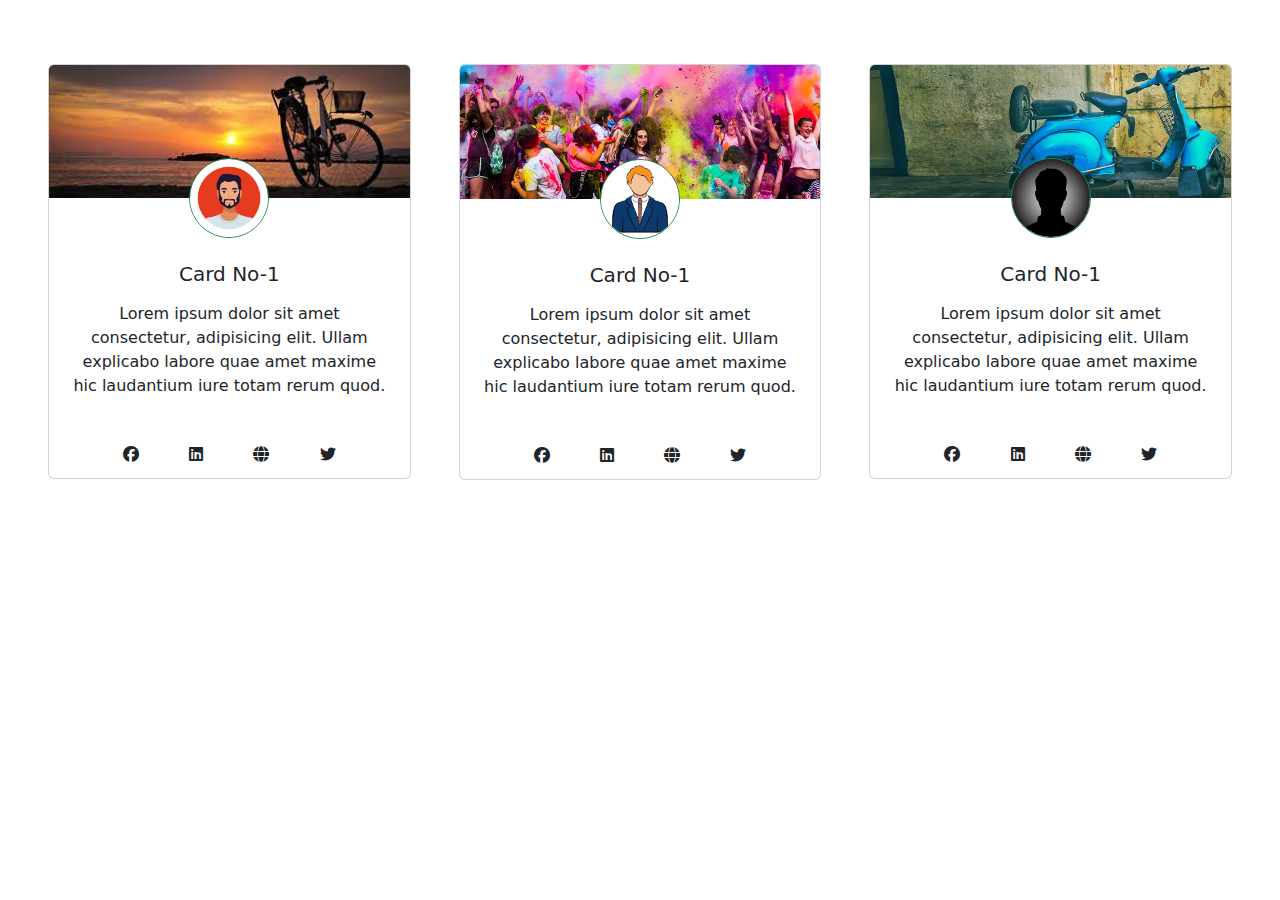
==== topics/card.html @ 68df7a1f "card added" ====
<!DOCTYPE html>
<html lang="en">
<head>
    <meta charset="UTF-8">
    <meta http-equiv="X-UA-Compatible" content="IE=edge">
    <meta name="viewport" content="width=device-width, initial-scale=1.0">
    <link rel="stylesheet" href="../styles/bootstrap.min.css">
    <link rel="stylesheet" href="../styles/style.css">
    <link rel="stylesheet" href="https://cdnjs.cloudflare.com/ajax/libs/font-awesome/6.2.0/css/all.min.css">
    <title>Profile Card Design</title>
</head>
<body>
    <!-- main.container-fluid.row.row-cols-1.row-cols-md-2.row-cols-lg-3.gx-5.gy-3.mx-auto.my-5>col.text-center>.card.shadow-1g>position-relative>img[src="../img/1.jpg"].card-img-top+img[src="../img/6.jpg"].position-absolute.z-index-1.top-100.start-50.border.border-success.rounded-circle.bg-secondary.px-4^.card-body.mt-5.mx-3>h5{Card No-$}.card-title+p.card-text.my-3>lorem20^.d-flex.justify-content-evenly.mx-3[<i class="fa-brands fa-facebook"></i> <i class="fa-brands fa-linkedin"></i> <i class="fa-solid fa-globe"></i><i class="fa-brands fa-twitter"></i>] -->
    
    <main class="container-fluid row row-cols-1 row-cols-md-2 row-cols-lg-3 gx-5 gy-3 mx-auto my-5">
        <div class="col text-center">
            <div class="card shadow-1g">
                <div class="position-relative">
                    <img src="../img/1.jpg" alt="" class="card-img-top">
                    <img src="../img/6.jpg" alt="" height="80px" width="80" class="z-index-1 position-absolute start-50 top-100 translate-middle border border-success rounded-circle bg-secondary">
                </div>
                <div class="card-body mx-2 mt-5">
                    <h5 class="card-title">Card No-1</h5>
                    <p class="card-text my-3">Lorem ipsum dolor sit amet consectetur, adipisicing elit. Ullam explicabo labore quae amet maxime hic laudantium iure totam rerum quod.</p>
                    <div class="icons icons d-flex justify-content-evenly mx-aut0 mt-5">
                        <i class="fa-brands fa-facebook"></i>
                        <i class="fa-brands fa-linkedin"></i>
                        <i class="fa-solid fa-globe"></i>
                        <i class="fa-brands fa-twitter"></i>
                    </div>
                </div>
            </div>

        </div>
        <div class="col text-center">
            <div class="card shadow-1g">
                <div class="position-relative">
                    <img src="../img/3.jpg" alt="" class="card-img-top">
                    <img src="../img/7.jpg" alt="" height="80px" width="80" class="z-index-1 position-absolute start-50 top-100 translate-middle border border-success rounded-circle bg-secondary">
                </div>
                <div class="card-body mx-2 mt-5">
                    <h5 class="card-title">Card No-1</h5>
                    <p class="card-text my-3">Lorem ipsum dolor sit amet consectetur, adipisicing elit. Ullam explicabo labore quae amet maxime hic laudantium iure totam rerum quod.</p>
                    <div class="icons icons d-flex justify-content-evenly mx-aut0 mt-5">
                        <i class="fa-brands fa-facebook"></i>
                        <i class="fa-brands fa-linkedin"></i>
                        <i class="fa-solid fa-globe"></i>
                        <i class="fa-brands fa-twitter"></i>
                    </div>
                </div>
            </div>

        </div>
        <div class="col text-center">
            <div class="card shadow-1g">
                <div class="position-relative">
                    <img src="../img/4.jpg" alt="" class="card-img-top">
                    <img src="../img/9.jpg" alt="" height="80px" width="80" class="z-index-1 position-absolute start-50 top-100 translate-middle border border-success rounded-circle bg-secondary">
                </div>
                <div class="card-body mx-2 mt-5">
                    <h5 class="card-title">Card No-1</h5>
                    <p class="card-text my-3">Lorem ipsum dolor sit amet consectetur, adipisicing elit. Ullam explicabo labore quae amet maxime hic laudantium iure totam rerum quod.</p>
                    <div class="icons icons d-flex justify-content-evenly mx-aut0 mt-5">
                        <i class="fa-brands fa-facebook"></i>
                        <i class="fa-brands fa-linkedin"></i>
                        <i class="fa-solid fa-globe"></i>
                        <i class="fa-brands fa-twitter"></i>
                    </div>
                </div>
            </div>

        </div>


    </main>

    <script src="../js/bootstrap.min.js"></script>
</body>
</html>
---- styles/style.css ----
.img-margin{
    margin-top: -15px;
}
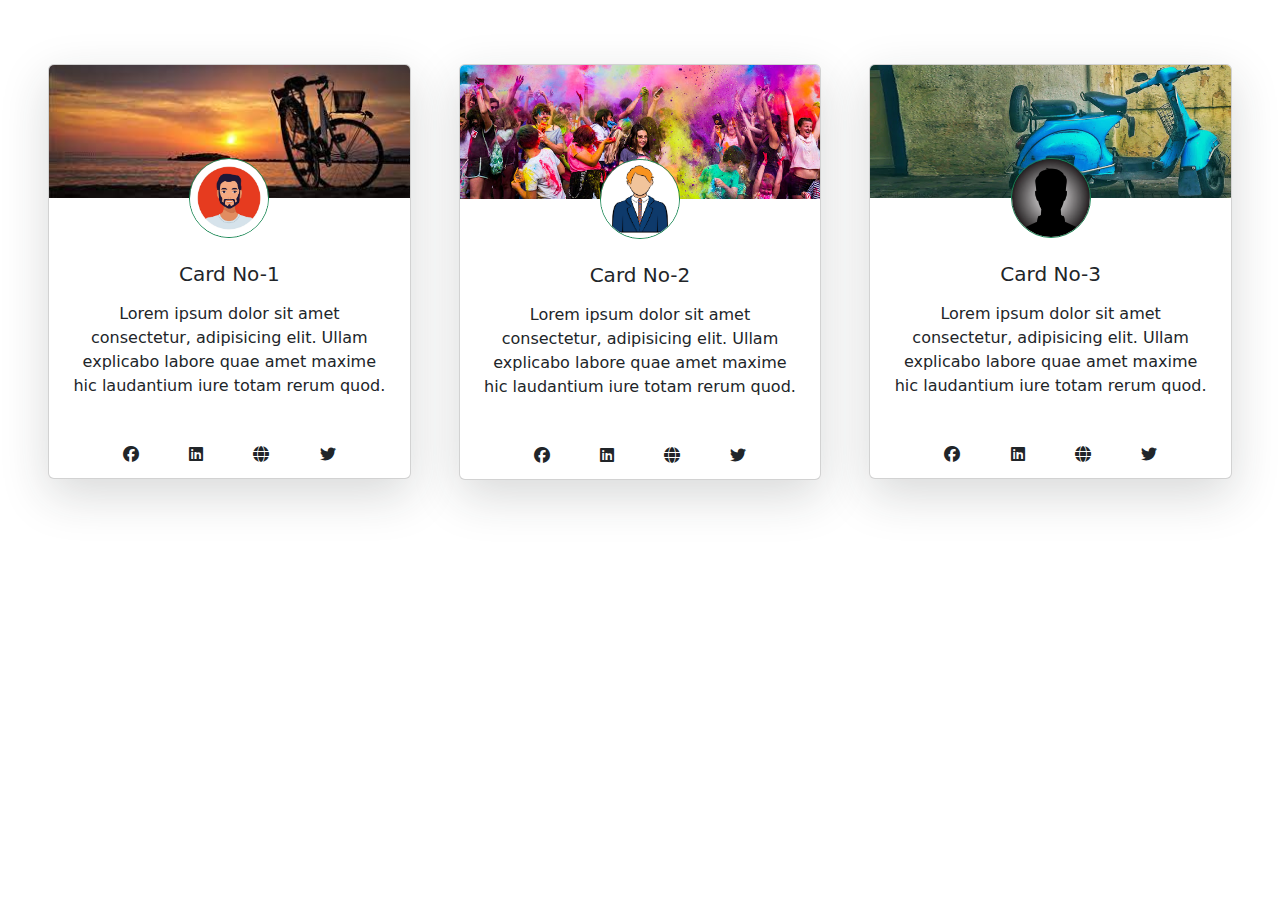
==== commit 71d94df0: "fixed" ====
--- a/topics/card.html
+++ b/topics/card.html
@@ -10,11 +10,10 @@
     <title>Profile Card Design</title>
 </head>
 <body>
-    <!-- main.container-fluid.row.row-cols-1.row-cols-md-2.row-cols-lg-3.gx-5.gy-3.mx-auto.my-5>col.text-center>.card.shadow-1g>position-relative>img[src="../img/1.jpg"].card-img-top+img[src="../img/6.jpg"].position-absolute.z-index-1.top-100.start-50.border.border-success.rounded-circle.bg-secondary.px-4^.card-body.mt-5.mx-3>h5{Card No-$}.card-title+p.card-text.my-3>lorem20^.d-flex.justify-content-evenly.mx-3[<i class="fa-brands fa-facebook"></i> <i class="fa-brands fa-linkedin"></i> <i class="fa-solid fa-globe"></i><i class="fa-brands fa-twitter"></i>] -->
     
-    <main class="container-fluid row row-cols-1 row-cols-md-2 row-cols-lg-3 gx-5 gy-3 mx-auto my-5">
+    <main width="90%" class="container-fluid row row-cols-1 row-cols-md-2 row-cols-lg-3 gx-5 gy-3 mx-auto my-5">
         <div class="col text-center">
-            <div class="card shadow-1g">
+            <div class="card shadow-lg">
                 <div class="position-relative">
                     <img src="../img/1.jpg" alt="" class="card-img-top">
                     <img src="../img/6.jpg" alt="" height="80px" width="80" class="z-index-1 position-absolute start-50 top-100 translate-middle border border-success rounded-circle bg-secondary">
@@ -33,13 +32,13 @@
 
         </div>
         <div class="col text-center">
-            <div class="card shadow-1g">
+            <div class="card shadow-lg">
                 <div class="position-relative">
                     <img src="../img/3.jpg" alt="" class="card-img-top">
                     <img src="../img/7.jpg" alt="" height="80px" width="80" class="z-index-1 position-absolute start-50 top-100 translate-middle border border-success rounded-circle bg-secondary">
                 </div>
                 <div class="card-body mx-2 mt-5">
-                    <h5 class="card-title">Card No-1</h5>
+                    <h5 class="card-title">Card No-2</h5>
                     <p class="card-text my-3">Lorem ipsum dolor sit amet consectetur, adipisicing elit. Ullam explicabo labore quae amet maxime hic laudantium iure totam rerum quod.</p>
                     <div class="icons icons d-flex justify-content-evenly mx-aut0 mt-5">
                         <i class="fa-brands fa-facebook"></i>
@@ -52,13 +51,13 @@
 
         </div>
         <div class="col text-center">
-            <div class="card shadow-1g">
+            <div class="card shadow-lg">
                 <div class="position-relative">
                     <img src="../img/4.jpg" alt="" class="card-img-top">
                     <img src="../img/9.jpg" alt="" height="80px" width="80" class="z-index-1 position-absolute start-50 top-100 translate-middle border border-success rounded-circle bg-secondary">
                 </div>
                 <div class="card-body mx-2 mt-5">
-                    <h5 class="card-title">Card No-1</h5>
+                    <h5 class="card-title">Card No-3</h5>
                     <p class="card-text my-3">Lorem ipsum dolor sit amet consectetur, adipisicing elit. Ullam explicabo labore quae amet maxime hic laudantium iure totam rerum quod.</p>
                     <div class="icons icons d-flex justify-content-evenly mx-aut0 mt-5">
                         <i class="fa-brands fa-facebook"></i>
